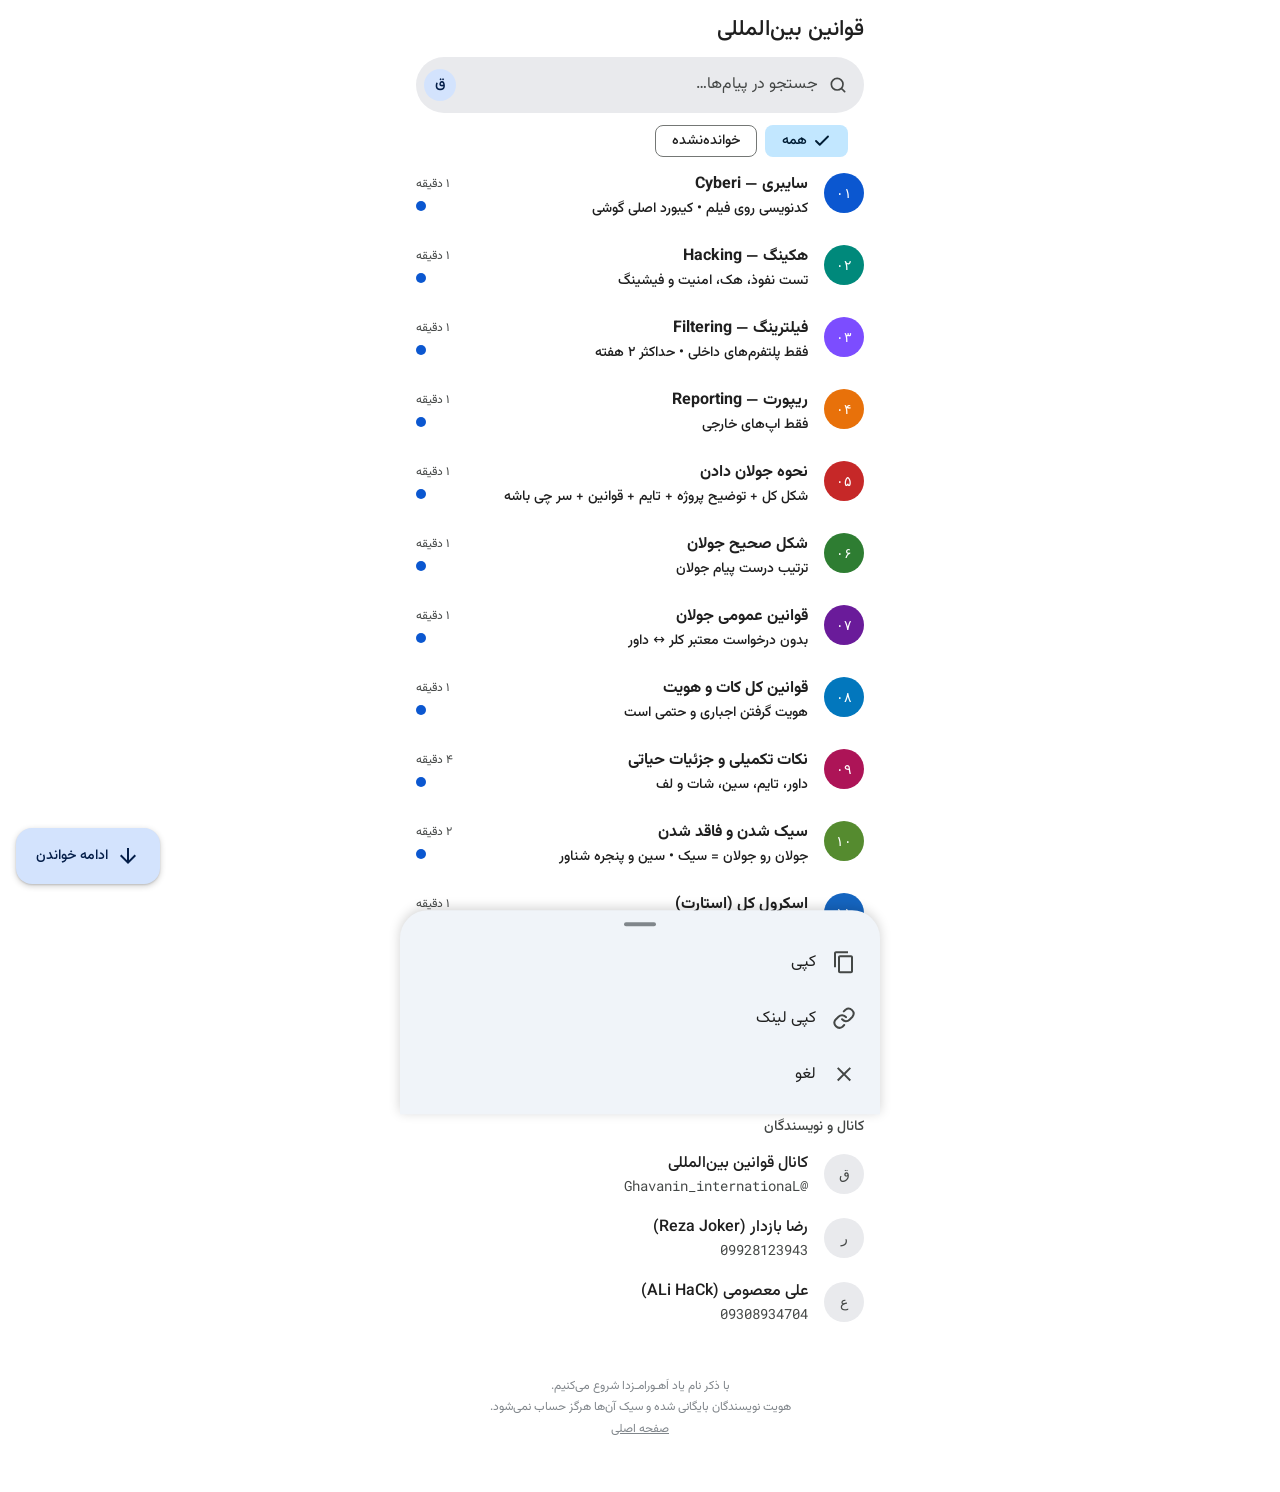
==== android/index.html @ aa1f0132 "صفحه اصلی جدید با انتخاب طرح iOS/اندروید + PWA + رنگ و هایلایت" ====
<!doctype html>
<html lang="fa" dir="rtl">
<head>
<meta charset="utf-8">
<meta name="viewport" content="width=device-width,initial-scale=1,viewport-fit=cover">
<meta name="color-scheme" content="light dark">
<meta name="theme-color" content="#ffffff" media="(prefers-color-scheme: light)">
<meta name="theme-color" content="#000000" media="(prefers-color-scheme: dark)">
<title>قوانین بین‌المللی</title>
<link rel="preconnect" href="https://fonts.googleapis.com">
<link rel="preconnect" href="https://fonts.gstatic.com" crossorigin>
<link href="https://fonts.googleapis.com/css2?family=Vazirmatn:wght@400;500;600;700&family=Roboto+Mono:wght@400;600&display=swap" rel="stylesheet">
<style>
:root{
 --bg:#FFFFFF;--surface:#F0F4F9;--surface-hi:#E9EAED;--bubble:#E9EAED;--label:#1F1F1F;--label2:#444746;--label3:#80868B;
 --sep:#E0E3E7;--primary:#0B57D0;--primary-cont:#D3E3FD;--on-primary-cont:#041E49;--secondary-cont:#C2E7FF;--on-secondary-cont:#001D35;
 --danger:#B3261E;--chip-border:#747775;--scrim:rgba(0,0,0,.32);
 --fb:'Vazirmatn',system-ui,-apple-system,'Segoe UI',sans-serif;--fm:'Roboto Mono',ui-monospace,monospace;
}
@media(prefers-color-scheme:dark){
 :root{--bg:#131314;--surface:#1E1F20;--surface-hi:#282A2C;--bubble:#282A2C;--label:#E3E3E3;--label2:#9AA0A6;--label3:#80868B;
 --sep:#2E3134;--primary:#A8C7FA;--primary-cont:#0842A0;--on-primary-cont:#D3E3FD;--secondary-cont:#004A77;--on-secondary-cont:#C2E7FF;--danger:#F2B8B5;--chip-border:#8E918F}
}
*{box-sizing:border-box}
html{-webkit-text-size-adjust:100%}
body{margin:0;background:var(--bg);color:var(--label);font-family:var(--fb);font-size:16px;line-height:1.5;-webkit-tap-highlight-color:transparent}
.mono{font-family:var(--fm)}
a{color:var(--primary)}
button{font-family:var(--fb);touch-action:manipulation}
:focus-visible{outline:2px solid var(--primary);outline-offset:2px;border-radius:4px}
.app{max-width:480px;margin:0 auto;min-height:100vh}
/* ===== Messages list (Material 3) ===== */
.lhead{padding:12px 16px 0}
.lhead h1{font-size:22px;font-weight:500;line-height:1.3;margin:4px 0 12px}
.search{display:flex;align-items:center;gap:8px;background:var(--surface-hi);border-radius:28px;min-height:56px;padding:0 8px}
.search svg{flex:0 0 auto;color:var(--label2);margin-inline-start:8px}
.search input{flex:1;min-width:0;border:0;background:transparent;font:inherit;font-size:16px;color:var(--label);outline:none}
.search input::placeholder{color:var(--label2)}
.savatar{width:32px;height:32px;border-radius:50%;background:var(--primary-cont);color:var(--on-primary-cont);display:grid;place-items:center;font-size:15px;font-weight:500;flex:0 0 auto}
.chips{display:flex;gap:8px;padding:12px 16px 4px;overflow-x:auto;scrollbar-width:none}
.chips::-webkit-scrollbar{display:none}
.chip{display:inline-flex;align-items:center;gap:6px;height:32px;padding:0 16px;border-radius:8px;border:1px solid var(--chip-border);background:transparent;color:var(--label);font-size:14px;font-weight:500;cursor:pointer;white-space:nowrap;flex:0 0 auto}
.chip .chk{display:none}
.chip[aria-pressed="true"]{background:var(--secondary-cont);color:var(--on-secondary-cont);border-color:transparent}
.chip[aria-pressed="true"] .chk{display:inline-flex}
.row{display:flex;gap:16px;align-items:center;padding:10px 16px;text-decoration:none;color:inherit;min-height:72px}
.row:active{background:var(--surface)}
@media(hover:hover){.row:hover,.crow:hover{background:var(--surface)}}
.rav{width:40px;height:40px;border-radius:50%;background:var(--surface-hi);color:var(--label2);display:grid;place-items:center;font-family:var(--fm);font-size:14px;flex:0 0 auto;align-self:flex-start;margin-top:2px}
.av0{background:#D3E3FD;color:#041E49}.av1{background:#C4EED0;color:#0F5223}.av2{background:#FEEFC3;color:#7A4A00}.av3{background:#FEDFC8;color:#7A2E00}
.av4{background:#F9DEDC;color:#601410}.av5{background:#EADDFF;color:#4F378B}.av6{background:#FFD8E4;color:#7A003C}.av7{background:#B8E8E4;color:#004F4A}
.rmid{flex:1;min-width:0}
.rtitle{display:block;font-size:16px;font-weight:500;white-space:nowrap;overflow:hidden;text-overflow:ellipsis}
.row.unread .rtitle{font-weight:700}
.rprev{font-size:14px;line-height:1.4;color:var(--label2);white-space:nowrap;overflow:hidden;text-overflow:ellipsis;overflow-wrap:break-word}
.row.unread .rprev{color:var(--label);font-weight:500}
.rend{flex:0 0 auto;align-self:flex-start;display:flex;flex-direction:column;align-items:flex-end;gap:8px;padding-top:4px}
.rtime{font-size:12px;color:var(--label2);white-space:nowrap}
.rdot{width:10px;height:10px;border-radius:50%;background:var(--primary)}
.sec{font-size:14px;font-weight:500;color:var(--label2);padding:20px 16px 6px}
.crow{display:flex;gap:16px;align-items:center;padding:8px 16px;text-decoration:none;color:inherit;min-height:64px}
.crow:active{background:var(--surface)}
.crow .rav{width:40px;height:40px}
.crow .rprev{font-family:var(--fm);font-size:14px;direction:ltr;text-align:right}
.empty{text-align:center;color:var(--label2);font-size:16px;padding:48px 24px}
.fab{position:fixed;bottom:calc(16px + env(safe-area-inset-bottom));inset-inline-end:16px;z-index:30;display:inline-flex;align-items:center;gap:8px;height:56px;padding:0 20px;border-radius:16px;background:var(--primary-cont);color:var(--on-primary-cont);border:0;font-size:14px;font-weight:500;box-shadow:0 2px 6px rgba(0,0,0,.2),0 1px 2px rgba(0,0,0,.14);cursor:pointer}
.fab:active{box-shadow:0 1px 3px rgba(0,0,0,.2)}
/* ===== conversation (Material 3) ===== */
.dnav{position:sticky;top:0;z-index:20;display:flex;align-items:center;gap:2px;height:64px;padding:0 4px;background:var(--bg);border-bottom:1px solid var(--sep)}
.ibtn{width:40px;height:40px;border-radius:50%;background:transparent;color:var(--label2);display:grid;place-items:center;border:0;cursor:pointer;flex:0 0 auto;padding:0}
.ibtn:active{background:rgba(128,128,128,.18)}
.dcenter{flex:1;min-width:0;display:flex;align-items:center;gap:12px}
.dav{width:32px;height:32px;border-radius:50%;background:var(--primary-cont);color:var(--on-primary-cont);display:grid;place-items:center;font-family:var(--fm);font-size:12px;flex:0 0 auto}
.dname{min-width:0}
.dname b{display:block;font-size:16px;font-weight:500;line-height:1.3;white-space:nowrap;overflow:hidden;text-overflow:ellipsis}
.dname span{font-size:12px;color:var(--label2)}
.sys{text-align:center;color:var(--label2);font-size:12px;line-height:1.7;margin:16px 16px 12px}
.chat{padding:0 16px calc(40px + env(safe-area-inset-bottom));display:flex;flex-direction:column;gap:4px}
.who{font-size:12px;color:var(--acc, var(--label2));margin:10px 0 4px;margin-inline-start:34px}
.msg{display:flex;gap:6px;align-items:flex-end;margin-inline-start:34px}
.msg.first{margin-inline-start:0}
.mav{width:28px;height:28px;border-radius:50%;background:var(--surface-hi);color:var(--label2);display:grid;place-items:center;font-size:10px;font-family:var(--fm);flex:0 0 auto}
.bwrap{display:flex;align-items:center;gap:2px;flex:1;min-width:0}
.bubble{background:var(--bubble);color:var(--label);border-radius:20px;border-end-start-radius:4px;padding:10px 14px;max-width:76%;font-size:16px;line-height:1.6;overflow-wrap:break-word;transition:transform .15s ease,opacity .15s ease,box-shadow .5s cubic-bezier(.2,0,0,1)}
.bubble p{margin:0}
.bubble:not(.darkb) b{color:var(--acc)}
.bubble ul{padding-right:16px;margin:0}
.bubble svg{vertical-align:-3px;flex:0 0 auto}
.bubble .warn{display:flex;gap:6px;align-items:flex-start;color:var(--danger)}
.bubble .mono{background:rgba(128,128,128,.18);border-radius:6px;padding:1px 6px;font-size:14px;direction:ltr;display:inline-block}
.bubble.darkb{background:#111827;color:#F9FAFB}
.bubble.darkb .mono{background:rgba(255,255,255,.16)}
.bubble.endb{text-align:center;font-size:20px;font-weight:500}
.bubble.press{transform:scale(.97);opacity:.85}
.bubble.flash{box-shadow:0 0 0 2px var(--acc, var(--primary))}
.linkbtn{flex:0 0 auto;width:40px;height:40px;border-radius:50%;border:0;background:transparent;color:var(--label3);display:grid;place-items:center;cursor:pointer;padding:0}
.linkbtn:active{background:rgba(128,128,128,.18)}
.linkbtn.done{color:var(--primary)}
.seen{font-size:12px;color:var(--label2);margin:6px 0 0;margin-inline-start:34px;text-align:start}
/* ===== Material bottom sheet ===== */
#sheetBg{position:fixed;inset:0;background:var(--scrim);opacity:0;pointer-events:none;transition:opacity .25s ease;z-index:40}
#sheet{position:fixed;left:0;right:0;bottom:0;width:100%;max-width:480px;margin:0 auto;z-index:41;background:var(--surface);border-radius:28px 28px 0 0;transform:translateY(105%);transition:transform .25s cubic-bezier(.2,0,0,1);overscroll-behavior:contain;box-shadow:0 -2px 12px rgba(0,0,0,.18)}
#sheet.open{transform:translateY(0)}
#sheetBg.open{opacity:1;pointer-events:auto}
.handle{width:32px;height:4px;border-radius:2px;background:var(--label3);margin:12px auto 4px}
.scard{padding:4px 0 calc(12px + env(safe-area-inset-bottom))}
.sbtn{display:flex;align-items:center;gap:16px;width:100%;min-height:56px;padding:0 24px;border:0;background:transparent;color:var(--label);font-size:16px;cursor:pointer;text-align:start}
.sbtn:active{background:rgba(128,128,128,.14)}
.sbtn svg{color:var(--label2);flex:0 0 auto}
/* ===== overflow menu ===== */
#menuBg{position:fixed;inset:0;z-index:44;display:none}
#menuBg.open{display:block}
.menu{position:fixed;top:64px;inset-inline-end:8px;z-index:45;min-width:220px;background:var(--surface);border-radius:4px;box-shadow:0 4px 12px rgba(0,0,0,.25);padding:8px 0;display:none}
.menu.open{display:block}
.mitem{display:flex;align-items:center;gap:16px;width:100%;min-height:48px;padding:0 16px;background:none;border:0;color:var(--label);font-size:14px;cursor:pointer;text-align:start;text-decoration:none}
.mitem:active{background:rgba(128,128,128,.14)}
.mitem svg{color:var(--label2);flex:0 0 auto}
@media(prefers-reduced-motion:reduce){.bubble,#sheet,#sheetBg{transition:none}}
</style>
</head>
<body>
<div class="app">
 <div id="listView">
  <header class="lhead">
   <h1>قوانین بین‌المللی</h1>
   <label class="search">
    <svg width="20" height="20" viewBox="0 0 24 24" fill="none" stroke="currentColor" stroke-width="2" stroke-linecap="round" aria-hidden="true"><circle cx="11" cy="11" r="7"/><path d="m20 20-3.5-3.5"/></svg>
    <input id="q" type="search" placeholder="جستجو در پیام‌ها…" aria-label="جستجو در قوانین" autocomplete="off" spellcheck="false">
    <span class="savatar" aria-hidden="true">ق</span>
   </label>
   <div class="chips" role="group" aria-label="پالایش گفت‌وگوها">
    <button class="chip" id="chipAll" type="button" aria-pressed="true"><span class="chk"><svg width="18" height="18" viewBox="0 0 24 24" fill="none" stroke="currentColor" stroke-width="2.5" stroke-linecap="round" stroke-linejoin="round" aria-hidden="true"><path d="M20 6 9 17l-5-5"/></svg></span>همه</button>
    <button class="chip" id="chipUnread" type="button" aria-pressed="false"><span class="chk"><svg width="18" height="18" viewBox="0 0 24 24" fill="none" stroke="currentColor" stroke-width="2.5" stroke-linecap="round" stroke-linejoin="round" aria-hidden="true"><path d="M20 6 9 17l-5-5"/></svg></span>خوانده‌نشده</button>
   </div>
  </header>
  <main id="rows" aria-label="فهرست ماده‌ها"></main>
  <button class="fab" id="fab" type="button"><svg width="24" height="24" viewBox="0 0 24 24" fill="currentColor" aria-hidden="true"><path d="M20 12l-1.41-1.41L13 16.17V4h-2v12.17l-5.58-5.59L4 12l8 8 8-8z"/></svg>ادامه خواندن</button>
  <div class="sec">کانال و نویسندگان</div>
  <a class="crow" href="https://t.me/Ghavanin_internationaL" target="_blank" rel="noopener">
   <div class="rav">ق</div>
   <div class="rmid"><span class="rtitle">کانال قوانین بین‌المللی</span><span class="rprev">@Ghavanin_internationaL</span></div>
  </a>
  <a class="crow" href="tel:09928123943">
   <div class="rav">ر</div>
   <div class="rmid"><span class="rtitle">رضا بازدار (Reza Joker)</span><span class="rprev">09928123943</span></div>
  </a>
  <a class="crow" href="tel:09308934704">
   <div class="rav">ع</div>
   <div class="rmid"><span class="rtitle">علی معصومی (ALi HaCk)</span><span class="rprev">09308934704</span></div>
  </a>
  <p style="text-align:center;color:var(--label3);font-size:12px;line-height:1.8;padding:28px 24px 40px">با ذکر نام یاد اَهـورامـزدا شروع می‌کنیم.<br>هویت نویسندگان بایگانی شده و سیک آن‌ها هرگز حساب نمی‌شود.<br><a href="../" style="color:var(--tint)">صفحه اصلی</a></p>
 </div>

 <div id="detail" style="display:none">
  <nav class="dnav" aria-label="گفت‌وگو">
   <button class="ibtn" id="backBtn" aria-label="بازگشت به فهرست">
    <svg width="24" height="24" viewBox="0 0 24 24" fill="currentColor" aria-hidden="true"><path d="M4 11h12.17l-5.59-5.59L12 4l8 8-8 8-1.41-1.41L18.17 13H4v-2z"/></svg>
   </button>
   <div class="dcenter">
    <div class="dav" id="dAv">۰۱</div>
    <div class="dname"><b id="dPill">سایبری</b><span>قوانین بین‌المللی • آنلاین</span></div>
   </div>
   <button class="ibtn" id="moreBtn" aria-label="گزینه‌های بیشتر" aria-haspopup="menu">
    <svg width="24" height="24" viewBox="0 0 24 24" fill="currentColor" aria-hidden="true"><path d="M12 8c1.1 0 2-.9 2-2s-.9-2-2-2-2 .9-2 2 .9 2 2 2zm0 2c-1.1 0-2 .9-2 2s.9 2 2 2 2-.9 2-2-.9-2-2-2zm0 6c-1.1 0-2 .9-2 2s.9 2 2 2 2-.9 2-2-.9-2-2-2z"/></svg>
   </button>
  </nav>
  <div id="menuBg"></div>
  <div class="menu" id="moreMenu" role="menu" aria-label="گزینه‌های گفت‌وگو">
   <button class="mitem" id="copyRuleLinkBtn" type="button" role="menuitem"><svg width="20" height="20" viewBox="0 0 24 24" fill="none" stroke="currentColor" stroke-width="2" stroke-linecap="round" stroke-linejoin="round" aria-hidden="true"><path d="M10 13a5 5 0 0 0 7.5.5l3-3a5 5 0 0 0-7-7l-1.7 1.7"/><path d="M14 11a5 5 0 0 0-7.5-.5l-3 3a5 5 0 0 0 7 7l1.7-1.7"/></svg>کپی لینک این ماده</button>
   <a class="mitem" href="https://t.me/Ghavanin_internationaL" target="_blank" rel="noopener" role="menuitem"><svg width="20" height="20" viewBox="0 0 24 24" fill="currentColor" aria-hidden="true"><path d="M19 19H5V5h7V3H5c-1.11 0-2 .9-2 2v14c0 1.1.89 2 2 2h14c1.1 0 2-.9 2-2v-7h-2v7zM14 3v2h3.59l-9.83 9.83 1.41 1.41L19 6.41V10h2V3h-7z"/></svg>مشاهده کانال</a>
  </div>
  <div class="sys" id="sysLine">امروز</div>
  <div class="chat" id="dContent"></div>
 </div>
</div>

<div id="sheetBg"></div>
<div id="sheet" role="menu" aria-label="گزینه‌های پیام">
 <div class="handle" aria-hidden="true"></div>
 <div class="scard">
  <button class="sbtn" id="copyBtn" type="button" role="menuitem"><svg width="24" height="24" viewBox="0 0 24 24" fill="currentColor" aria-hidden="true"><path d="M16 1H4c-1.1 0-2 .9-2 2v14h2V3h12V1zm3 4H8c-1.1 0-2 .9-2 2v14c0 1.1.9 2 2 2h11c1.1 0 2-.9 2-2V7c0-1.1-.9-2-2-2zm0 16H8V7h11v14z"/></svg>کپی</button>
  <button class="sbtn" id="copyLinkBtn" type="button" role="menuitem"><svg width="24" height="24" viewBox="0 0 24 24" fill="none" stroke="currentColor" stroke-width="2" stroke-linecap="round" stroke-linejoin="round" aria-hidden="true"><path d="M10 13a5 5 0 0 0 7.5.5l3-3a5 5 0 0 0-7-7l-1.7 1.7"/><path d="M14 11a5 5 0 0 0-7.5-.5l-3 3a5 5 0 0 0 7 7l1.7-1.7"/></svg>کپی لینک</button>
  <button class="sbtn" id="cancelBtn" type="button" role="menuitem"><svg width="24" height="24" viewBox="0 0 24 24" fill="currentColor" aria-hidden="true"><path d="M19 6.41L17.59 5 12 10.59 6.41 5 5 6.41 10.59 12 5 17.59 6.41 19 12 13.41 17.59 19 19 17.59 13.41 12z"/></svg>لغو</button>
 </div>
</div>

<script>
const RULES=[
{id:1,no:'۰۱',title:'سایبری — Cyberi',sub:'کدنویسی روی فیلم • کیبورد اصلی گوشی',body:`<p>توضیح کل سایبری که دارای دو بخش مهم و مختلف هستش: <b>کدنویسی (Coding)</b></p><p>این کل هر دو کلر یا چلنجر باید رو فیلم سورس رو کدنویسی کنن و هرگونه کپی‌پیست باعث سیک می‌شه.</p><p><b>نکته:</b> اگه سورس رو خود کیبورد ادیت کنه مشکلی نداره؛ مثلا ما اشتباه بنویسیم <span class="mono">Sistem</span> و اون ادیت کنه <span class="mono">System</span>، ایرادی نداره.</p><p><b>موارد مورد نیاز:</b> داور معتبر در کنار چکر + فیلم ریکورد از کدنویسی کردن سورس + کیبورد اصلی گوشی (کیبوردهای ادیت‌شده باخته) + توی محیط‌های IDE هم استفاده از قابلیت‌هاشون مشکلی نیست.</p><p><b>آزاد (Free):</b> این کل به‌صورت آزاد هستش و از اسمش که معلومه کپی‌پیست آزاده، ولی فقط کپی آزاده و چیز دیگه‌ای با کل کدنویسی فرقی نداره. هر کلر فیلم باید داشته باشه و اگر نداشته باشه سیکش خورده.</p><p><b>نکته:</b> در کل کدنویسی و آزاد می‌تونید در ریکوردتون سورس رو هایلایت کنید، جوری که سورس نوشته‌اش معلوم نباشه ولی معلوم باشه که کپی نزدید.</p>`},
{id:2,no:'۰۲',title:'هکینگ — Hacking',sub:'تست نفوذ، هک، امنیت و فیشینگ',body:`<p>هرگونه کل که ربطی به حوزه‌های تست نفوذ از شاخه‌های مختلف، هرگونه کل که عملیات هک یا نفوذ یا امنیت و فیشینگ رو بهش می‌گیم کل هکینگ.</p><p class="warn"><svg width="16" height="16" viewBox="0 0 24 24" fill="none" stroke="currentColor" stroke-width="2" stroke-linecap="round"><path d="M10.3 3.9 1.8 18a2 2 0 0 0 1.7 3h17a2 2 0 0 0 1.7-3L13.7 3.9a2 2 0 0 0-3.4 0Z"/><path d="M12 9v4M12 17h.01"/></svg><span><b>نکته:</b> در صورت استفاده اشتباه از اسم کل‌ها، هر اتفاقی بیفته به گردن همون کلریه که این اشتباه رو انجام داده.</span></p>`},
{id:3,no:'۰۳',title:'فیلترینگ — Filtering',sub:'فقط پلتفرم‌های داخلی • حداکثر ۲ هفته',body:`<p>کل فیلترینگ هیچ ربطی به کل ریپورت نداره و در صورت استفاده اشتباه از این کار، سیک کلر مرتکب می‌خوره و ولی فقط با یه هویتش.</p><p>کل فیلترینگ، انواع کل زدن اکانت، گروه و چنل قفلی در Iranian Platforms یا اپلیکیشن‌های داخلی است گفته می‌شود (مثل روبیکا، شاد، ایتا، سروش).</p><p><b>وضعیت کل خودکار:</b> کل خودکار در هر کلی معتبره، ولی کل خودکار نیاز به این داره کلر دو در تونل باشه و آزاد نمی‌تونی کل خودکار استارت کنی. اگه کلر دوم خودکار استارت کنه و تو تونلش نباشی فاقده، و بعدش اگه تو همین کارو کنی معتبره تا عدالت ضایع نشه.</p><p><b>کل فیلترینگ با تایم آزاد فاقده. ۲ هفته بیشترین تایم کله.</b></p>`},
{id:4,no:'۰۴',title:'ریپورت — Reporting',sub:'فقط اپ‌های خارجی',body:`<p>کل ریپورت هیچ ربطی به پلتفرم‌های داخلی نداره.</p><p>فقط شامل: اپلیکیشن‌های <b>تلگرام</b> و <b>اینستاگرام</b> و اپ‌های خارجی.</p>`},
{id:5,no:'۰۵',title:'نحوه جولان دادن',sub:'شکل کل + توضیح پروژه + تایم + قوانین + سر چی باشه',body:`<p><b>نحوه نوع دادن:</b> شکل کل + توضیح پروژه + تایم + قوانین + سر چی باشه.</p><p>اینکه از چه ابزار و زبانی هم استفاده کنیم می‌تونه تو نوع بیاد؛ الزامی نیست.</p><p>اگه نوع یا جولانی قوانین نداشته باشه (نوشته شده باشه اون نوع طبق قوانین ما انجام می‌شود، چه کلر بخاد چه نخاد).</p><p class="warn"><svg width="16" height="16" viewBox="0 0 24 24" fill="none" stroke="currentColor" stroke-width="2" stroke-linecap="round"><path d="M10.3 3.9 1.8 18a2 2 0 0 0 1.7 3h17a2 2 0 0 0 1.7-3L13.7 3.9a2 2 0 0 0-3.4 0Z"/><path d="M12 9v4M12 17h.01"/></svg><span><b>نکته مهم:</b> در صورتی عدم رضایت کلر اول سیکش می‌خوره و اینکه کل سر چی باشه فقط ۳ خط می‌تونه باشه؛ اگه بیشتر بشه نوع یا جولان فاقده اهمیته.</span></p>`},
{id:6,no:'۰۶',title:'شکل صحیح جولان',sub:'ترتیب درست پیام جولان',body:`<ol class="flow"><li><span class="n">1</span><b>Team One</b><span>تیم اول</span></li><li><span class="n">2</span><b>Team Two</b><span>تیم دوم</span></li><li><span class="n">3</span><b>TotaL</b><span>توتال</span></li><li><span class="n">4</span><b>Tips</b><span>تیپس</span></li><li><span class="n">5</span><b>Link ToneL</b><span>لینک تونل</span></li><li><span class="n">6</span><b>Link @Ghavanin_internationaL</b><span>لینک کانال قوانین</span></li></ol><p>جابه‌جا باشن اشکالی نداره.</p><p>بعد از پایان کل و تموم کردن کدنویسی یا هرچیز دیگه‌ای که کلیده بودید اعلام کنین <b>«نکل و کل تمومه»</b>.</p><p>جولان بعد از خاست کلر یک فاقده.</p>`},
{id:7,no:'۰۷',title:'قوانین عمومی جولان',sub:'بدون درخواست معتبر کلر ↔ داور',body:`<ul><li>در قوانین بین‌المللی هیچ‌گونه درخواست معتبری از سوی کلر به داور یا داور به کلر یا کلر به کلر نداریم.</li><li>در قوانین فرق نمی‌کنه اسم تونلتون چی باشه، هرچی باشه قبوله؛ ولی کینگ خبری مهمه، باید یه‌چیز در مورد کینگ یا خبری یا توتال باشه.</li><li>هرچیز ادیت‌خورده‌ای در توتال نیوز فاقد محسوب می‌شه.</li><li>حداقل ممبرای تونل و کینگ مهم نیست، فقط هیچ‌کدوم نباید در هنگام کل سکرت باشن و با اعتراض کلرا باز باید بشه؛ اگه اعتراض نکنن سکرت باز نشه ایرادی نداره.</li></ul>`},
{id:8,no:'۰۸',title:'قوانین کل کات و هویت',sub:'هویت گرفتن اجباری و حتمی است',body:`<p>در صورت نوشته شدن در نکات، کسانی که کل کات یا بایگانین هویت می‌گیرن و این زوری و اجباریه و حتمیه.</p><p>اگه مدرکی برای کل کاتی نداشتید، باید بکلید و وقتی هویت بگیرید و بکلید اگه سیکتون بخوره با تموم هویت‌هاتون خورده.</p>`},
{id:9,no:'۰۹',title:'نکات تکمیلی و جزئیات حیاتی',sub:'داور، تایم، سین، شات و لف',body:`<ul><li>انتخاب نوع به انتخاب کلر جولان‌خورده هستش نه کلر ۱، و این قوانین سروشی اینجا فاقده اهمیته.</li><li>انتخاب داور با کلر یک هستش و ربطی به کلر دوم نداره و کلر دو می‌تونه یه چکر بیاره، ولی در صورت توهین به اعضای تونل کاملا عزله.</li><li>بعد از اینکه تایم داور برای انجام هرکار به کلر دوم تموم شد، کلر اول می‌تونه درخواست عزل و یا ریم کلر دوم رو بگیره.</li><li>هر جولان تا ۱ هفته معتبره، اما بعد اینکه حق بنر گرفتین دیگه جولان تمومه و اگه جولان بخورید حسابه.</li><li>بعد از ریپلای رو نوع یا جولان هیچ بهونه‌ای نمی‌مونه (مثلا هویت فیکه یا فلان چیز فاقده یا نوع فاقده) و همه‌چیز باید قبل کل مشخص بشه.</li><li>نوع رو نوع سیکه / جولان رو نوع سیکه / نوع رو جولان سیک نیست.</li><li>اگه کلر تو تایم توافقی مشخص نیاد بالا سیکش می‌خوره و نمی‌تونه بکله.</li><li>سین مخفی معتبره.</li><li>بلاک کردن بعد از فوروارد جولان معتبره و هیچ‌وقت باعث باخت نیست.</li><li>کلر باید جوین شه مدارک خودشو به داور بده؛ در غیر این صورت اگه جوین نشه و پیوی کلر یک چیزی بگه معتبر نیست.</li><li>استفاده از سورس‌های چت جی‌پی‌تی در صورت تایید شدنش باعث سیکه.</li><li>اگه کسی اشتباه بکله و اطلاعات آخرش اشتباه باشه سیکش کاملا می‌خوره.</li><li>بعد اتمام کل می‌گید نکل و بعد فیلم کات می‌کنید و شاتو می‌دید؛ البته این بخش خیلی مهم نی ترتیبش، ولی اول باید بگی نکل.</li><li>هرگونه نوع با بدون قوانین از این تایم سیکه در تموم کل‌ها از جمله سایبری، هکینگ، ریپورت و فیلترینگ.</li><li>در صورت شلوغ بودن تونل با تایید کلر اول، داور یه تونل می‌زنه و کل اونجا انجام می‌شه.</li><li>تغییر داور فقط زمانی معتبره که داور به کلر دو توهین کنه یا کلر اول عزلش کنه.</li><li>توهین کلر دو به داور باعث باخت / توهین داور به کلر دو باعث عزل شدن می‌شود / توهین کلرها بهم هیچ‌گونه اعتباری نداره.</li><li>اگه شما در تلگرام نوع فیلترینگ روبیکا بدید نیاز نیست تو روبیکا قفل کنید؛ هویت کلتون رو فقط در تلگرام مهمه.</li><li>برای اینکه اثبات کنید کلر چیزی نیستید ۱۵ بنر باید از اون کل بیارید؛ بهونه اینکه کلر این پلتفرم نیستم فاقده اهمیته.</li><li>لرز تو جولان باخت نیست.</li><li>الزامی نیست جولان تو تونل پین باشه و وقتی کلر دوم اومد با درخواست داور می‌تونه بفوره تو تونل کلر یک!</li><li>کلر یک نیازی برای اجازه شات و فور گرفتن نداره، ولی کلر دو نیاز داره و در صورت ۳ اخطار سیکش می‌خوره.</li><li>سیک باخت هیچ فرقی نداره.</li><li>کل کات بای کل فرقی نداره.</li><li>کسی که یه هویتش بایگانیه در صورت تایید شدن این قضیه، سیک اون هویت‌هاش نمی‌خوره به هیچ وجه.</li><li>این قوانین در پلتفرم سروش اعتبار نداره ولی تو روبیکا داره؛ ولی نکات این قوانین اصل کلریه و حتی اگه با این قوانین جولان نداده باشید بازم این نکات استفاده می‌شه.</li><li>اگه سین بزنی و طبق تایم مشخص نیای و کلر اول هرجای حق بنر تو بگیره دیگه حق کلیدن نداری، مخصوصا اگه دیر کنی.</li><li>اگه کلرش نیستی باید ثابت کنی و بعدش باید بالاخاتو بیاری یا ببینی کلر اول آیا نوع میده طبق حوزه خودت.</li><li>حق لف باید از داور بگیری؛ اگه نداد یا طرفگیری یا توهین کرد، از طرف قوانین حق لف دادن از تونل رو دارید.</li><li>اگه بالاخاهاتو بیاری بجات بکلن، اگه سیکش خورد هم اون با تموم هویت‌هاش می‌خوره هم تو، ولی اگه باخت کلر اول خورد فقط هویت کلش می‌خوره.</li><li>در کل فیلترینگ، ریپورت قفلی‌ها / اکانت‌ها / روبینوها ربطی نداره که مالکش کی باشه، مگه اینکه تو نوع گفته باشه از خودمون باشه.</li><li>در کل فیلترینگ درخواست‌ها باید تو نوع باشه مثلا !!</li><li>کل فیلترینگ زدن اکانت روبیکای هم که تو پیوی هم یه فحش بدیم، قوانین بین‌المللی سر سیک از کل مجازی (فحشی که داده می‌شه باید برا جفت کلرا یه‌چیز باشه نه اینکه فرق کنه).</li><li>کل ابزاری و ساخت فاقده !!</li><li>کل عملی فاقده !!</li></ul>`},
{id:10,no:'۱۰',title:'سیک شدن و فاقد شدن',sub:'جولان رو جولان = سیک • سین و پنجره شناور',body:`<ul><li>جولان رو جولان باخته؛ اگه شما جولان بدید بعد حق بنر یا قبل حق بنر، طرف جولان رو جولان کنه سیکش خورده.</li><li>کلر دوم اگه بیاد تونل جولان رو جولان کنه، حتی اگه جولان واسه خودش نباشه، سیک خودش و اونکه جولان داده می‌خوره.</li><li><b>مثال:</b> من جولان دادم مهراب خدایان و سین زده اومده تونل و جولان یکی از بالاخاهاش که امیر خدایانه رو فور برنه، به اعضای تونل هم سیک مهراب می‌خوره هم سیک امیر خدایان، به علت جولان رو جولان.</li><li>جولان رو جولان سیکه (هرکی زودتر فور کنه، تایم ثبت مهم نیست).</li><li>جولان با هویت فیک در صورتی که با ق ما باشه سیک نیست و می‌تونی هویتتو به انتخاب داور عوض کنی.</li><li>سین عدم جوین و سین مخفی در هر صورت سیک حساب می‌شن.</li><li>کل خودکار در هر کلی معتبره ولی کل خودکار نیاز به این داره کلر دو در تونل باشه و آزاد نمی‌تونی کل خودکار استارت کنی.</li><li>اگه کلر دوم خودکار استارت کنه و تو تونلش نباشی فاقده و بعدش اگه تو همین کارو کنی معتبره تا عدالت ضایع نشه.</li><li>هر کسی که سابقه ۲ تا جولان با قوانین بین‌المللی رو داره می‌تونه داوری کنه و چکری هم همین‌طور؛ در غیر این صورت حق چکری و داوری رو نداره.</li><li>جولان سایب به کلر فیل و همین‌طور برعکس با گرفتن مدرک فاقد می‌شه و کلر می‌تونه طبق حوزه اون نوع بده.</li><li>کلکاتی که مدرکی برای کلر نبودن خودش نداره حرفش فاقده و شاهد نیاز نیست؛ کل کات داخل چنل‌های چکری نامعتبر و تاییدنشده از قوانین ما فاقده.</li><li>ادیت جولان بعد فور زدن جولان فاقده (تناقض بین متن پیوی و تونل).</li><li>استفاده از پنجره شناور کاملا باخته و سیکه و همین‌طور از قبل پیست کردن سورس در برنامه و فقط ران کردنش هم فاقده.</li></ul>`},
{id:11,no:'۱۱',title:'اسکرول کل (استارت)',sub:'شمارش ۱ تا ۰ و بعد «بکلید»',body:`<p>کل در پیوی و تونل به یه صورت استارت می‌شه. از قبل استارت شدن جفت کلر میرن رو فیلم تا زمان:</p><p style="text-align:center;font-family:var(--fm);font-size:19px">1 2 3 4 5 6 7 8 9 0<br><span style="font-family:var(--fb)">بکلید</span></p><p>تا کلمه بکلید باید تو تونل رو ریکورد باشید و بعد اون میرید تا کل رو انجام بدید.</p>`},
{id:12,no:'۱۲',title:'قفل کردن قفلی برا کل',sub:'پسوند معتبر فقط KhaLeq است',body:`<p>اگه تو تل جولان بدید فقط اینجا قفلی رو قفل کنید، بقیه اپ‌ها مهم نی. پسوند اصلی قوانین <b>KhaLeq</b> هستش.</p><p>خالق با <span class="mono">gh</span> خریداری شده و دیگه قابل استفاده نیست، پس <b>KhaLeq تنها پسوند اعتبار دار در تلگرام</b> هست خواهد بود.</p><p><b>نکته مهم:</b> ما می‌تونیم تو جولان بزنیم هویت رو تو تونل انتخاب می‌کنم؛ در اون صورت اگه هویت کلمون تو تونل بگیم و قفلی نداشته باشیم می‌تونیم عوض کنیم، در غیر این صورت اگه هویت کل تو جولان نوشته باشیم از قبل و قفلی نداشته باشیم سیکمون می‌خوره.</p><p><b>قفل کردن هویت:</b> فقط ۱ قفلی اصلی قفل باشه کافیه. برای مثال برای هویت علی هک فقط فقط <span class="mono">@KhaLeq_ALi_HaCk</span> معتبره.</p><div class="check"><svg width="18" height="18" viewBox="0 0 24 24" fill="none" stroke="#16A34A" stroke-width="2.5" stroke-linecap="round"><path d="M20 6 9 17l-5-5"/></svg><span class="mono">@KhaLeq_ALi_HaCk</span><span>— معتبر</span></div><div class="check"><svg width="18" height="18" viewBox="0 0 24 24" fill="none" stroke="#DC2626" stroke-width="2.5" stroke-linecap="round"><path d="M18 6 6 18M6 6l12 12"/></svg><span class="mono">@KhaLeq_ALy_HaCk</span><span>— نامعتبر</span></div><div class="check"><svg width="18" height="18" viewBox="0 0 24 24" fill="none" stroke="#DC2626" stroke-width="2.5" stroke-linecap="round"><path d="M18 6 6 18M6 6l12 12"/></svg><span class="mono">@KhaLeq_ALi_Hak</span><span>— نامعتبر</span></div>`},
{id:13,no:'۱۳',title:'چلنج — Challenge',sub:'رو کم کنی — بدون هویت، بدون تونل، بدون سیک',black:true,body:`<p>این بخش، بخش جذاب قوانین برای رو کم کنی! نه نیاز به هویت معتبر داری، نه نیاز به تونل و کینگ داری، نه نیاز به نوع خاصی داری و سر چیز خاصی نیست، مخصوصا سیک.</p><p>کسایی که کل کاتن یا کلری نمی‌کنن می‌تونن بتل برن یا همون حالا چلنج به چه صورته؟</p><p><b>مثال:</b> علی هکم کریتور هک یا چلنج ساده می‌دم به رضا جوکر سر رو کم کنی.</p><p>(در این قسمت می‌نویسیم که پروژه چلنج چیه، برای مثال) بتل کدنویسی یه ابزار برای DDOS زدن و اف کردن وبسایت‌های داخلی!! و بعد لینک تونل.</p><p>در چلنج نیازی به هویت و هیچیز جز یه داور ندارید و سیک کسی نمی‌خوره، پس چلنجر دوم نمی‌تونه بگه که من کلر نیستم و نمیام و فرار کنه به به منظور واقعیت.</p><p class="end">تَـمـآم . . .</p>`}
];
const ACCENTS=['#0B57D0','#00897B','#7C4DFF','#E8710A','#C62828','#2E7D32','#6A1B9A','#0277BD','#AD1457','#558B2F','#1565C0','#EF6C00','#4527A0'];

const FA='۰۱۲۳۴۵۶۷۸۹';
const fa=n=>String(n).replace(/\d/g,d=>FA[d]);
const stripTags=h=>{const t=document.createElement('div');t.innerHTML=h;return t.textContent.trim()};
let read={};
function loadRead(){try{if(window.hatchWidget&&window.hatchWidget.getState){const s=window.hatchWidget.getState({read:{}});read=(s&&s.read)||{}}}catch(e){read={}}}
function save(){try{if(window.hatchWidget&&window.hatchWidget.setState){window.hatchWidget.setState({read:read})}}catch(e){}}
window.addEventListener('hatch-widget-state',e=>{if(e.detail&&e.detail.state&&e.detail.state.read){read=e.detail.state.read;renderList();}});
loadRead();
let current=null;
function isDone(id){return (read[id]||0)>=100}
function readMins(r){const words=r.body.replace(/<[^>]+>/g,' ').trim().split(/\s+/).length;return Math.max(1,Math.round(words/180))}
let unreadOnly=false;
function renderList(){
 const q=(document.getElementById('q').value||'').trim();
 const list=RULES.filter(r=>(!unreadOnly||!isDone(r.id))&&(!q||stripTags(r.title+' '+r.sub+' '+r.body).includes(q)));
 const el=document.getElementById('rows');
 const fab=document.getElementById('fab');
 fab.style.display=RULES.some(r=>!isDone(r.id))?'':'none';
 if(!list.length){el.innerHTML='<div class="empty">نتیجه‌ای پیدا نشد</div>';return}
 el.innerHTML=list.map(r=>{
  const unread=!isDone(r.id);
  return `<a class="row${unread?' unread':''}" href="#/m${r.id}">
   <div class="rav" style="background:${ACCENTS[r.id-1]};color:#fff">${r.no}</div>
   <div class="rmid"><span class="rtitle">${r.title}</span><span class="rprev">${r.sub}</span></div>
   <div class="rend"><span class="rtime">${fa(readMins(r))} دقیقه</span><span class="rdot" ${unread?'':'style="visibility:hidden"'}></span></div>
  </a>`;
 }).join('');
}
function toBubbles(html){
 const tmp=document.createElement('div'); tmp.innerHTML=html; const out=[];
 tmp.childNodes.forEach(n=>{
  if(n.nodeType!==1) return;
  const tag=n.tagName;
  if(tag==='UL'||tag==='OL'){
    n.querySelectorAll(':scope > li').forEach(li=>{
      if(n.classList.contains('flow')){
        const b=li.querySelector('b'), s=li.querySelector('span:not(.n)'), num=li.querySelector('.n');
        out.push({cls:'', html:'<span class="mono" style="background:transparent;padding:0">'+(num?num.textContent:'')+'.</span> <b>'+(b?b.textContent:'')+'</b>'+(s?'<br><span style="color:var(--label2)">'+s.textContent+'</span>':'')});
      } else out.push({cls:'', html:li.innerHTML});
    });
  } else if(n.classList&&n.classList.contains('check')){ out.push({cls:'', html:n.innerHTML}); }
  else if(n.classList&&n.classList.contains('warn')){ out.push({cls:'warn', html:n.innerHTML}); }
  else if(n.classList&&n.classList.contains('copyrow')){ return; }
  else { out.push({cls:n.className==='end'?'end':'', html:n.innerHTML}); }
 });
 return out;
}
function showDetail(id,targetBubble){
 current=id;
 const r=RULES.find(x=>x.id===id); if(!r)return;
 document.getElementById('listView').style.display='none';
 document.getElementById('detail').style.display='block';
 document.getElementById('dAv').textContent=r.no;
 document.getElementById('detail').style.setProperty('--acc',ACCENTS[r.id-1]);
 document.getElementById('dAv').style.background=ACCENTS[r.id-1];
 document.getElementById('dAv').style.color='#fff';
 document.getElementById('dPill').textContent=r.title;
 document.getElementById('sysLine').innerHTML='امروز<br>ماده '+r.no+' از '+fa(13);
 const units=[{cls:'', html:'<b>'+r.sub+'</b>'}].concat(toBubbles(r.body));
 const base=location.href.split('#')[0];
 const linkSvg='<svg width="20" height="20" viewBox="0 0 24 24" fill="none" stroke="currentColor" stroke-width="2" stroke-linecap="round" stroke-linejoin="round" aria-hidden="true"><path d="M10 13a5 5 0 0 0 7.5.5l3-3a5 5 0 0 0-7-7l-1.7 1.7"/><path d="M14 11a5 5 0 0 0-7.5-.5l-3 3a5 5 0 0 0 7 7l1.7-1.7"/></svg>';
 const bubbles=units.map((u,i)=>{
   const cls='bubble'+(r.black?' darkb':'')+(u.cls==='warn'?' warnb':'')+(u.cls==='end'?' endb':'');
   const av=i===0?'<div class="mav">ق</div>':'';
   const link=base+'#/m'+r.id+'/b'+i;
   return (i===0?'<div class="who">قوانین بین‌المللی</div>':'')+
    `<div class="msg${i===0?' first':''}">${av}<div class="bwrap"><div class="${cls}" tabindex="0" data-b="${i}">${u.html}</div><button class="linkbtn" type="button" tabindex="-1" aria-label="کپی لینک این پیام" data-link="${link}">${linkSvg}</button></div></div>`;
 }).join('');
 document.getElementById('dContent').innerHTML=bubbles+
  `<div class="seen" id="seen">${isDone(r.id)?'خوانده شد':'&nbsp;'}</div>`+
  `<div class="sys" style="margin-top:22px">روی یک پیام بزنید تا کپی شود؛ دکمه پیوند کنار هر پیام لینک مستقیم آن را می‌سازد</div>`;
 window.scrollTo(0,0);
 if(targetBubble!==null&&targetBubble!==undefined){
  const t=document.querySelector('#dContent .bubble[data-b="'+targetBubble+'"]');
  if(t){const rm=window.matchMedia('(prefers-reduced-motion: reduce)').matches;
   setTimeout(()=>{t.scrollIntoView({behavior:rm?'auto':'smooth',block:'center'});
    if(!rm){t.classList.add('flash');setTimeout(()=>t.classList.remove('flash'),1500)}},80)}
 }
}
/* context menu — long-press a bubble, like iOS Messages */
let sheetText='', sheetLink='', pressTimer=null, pressEl=null;
function linkFor(id,b){return location.href.split('#')[0]+'#/m'+id+'/b'+b}
function openSheet(text,el){
 sheetText=text;
 sheetLink=(el&&el.dataset&&el.dataset.b!==undefined&&current!==null)?linkFor(current,+el.dataset.b):'';
 if(el){el.classList.add('press');pressEl=el}
 document.getElementById('sheet').classList.add('open');
 document.getElementById('sheetBg').classList.add('open');
 document.getElementById('copyBtn').focus();
}
function closeSheet(){
 document.getElementById('sheet').classList.remove('open');
 document.getElementById('sheetBg').classList.remove('open');
 if(pressEl){pressEl.classList.remove('press');pressEl.focus();pressEl=null}
}
document.addEventListener('keydown',e=>{
 if(e.key==='Escape'&&document.getElementById('sheet').classList.contains('open')){closeSheet()}
});
function copyText(t,cb){
 const finish=()=>{if(cb)cb()};
 if(navigator.clipboard&&navigator.clipboard.writeText){navigator.clipboard.writeText(t).then(finish,()=>{legacyCopy(t);finish()})}
 else{legacyCopy(t);finish()}
}
function legacyCopy(t){
 const ta=document.createElement('textarea');ta.value=t;ta.style.position='fixed';ta.style.opacity='0';
 document.body.appendChild(ta);ta.select();try{document.execCommand('copy')}catch(e){}ta.remove();
}
function doCopy(){copyText(sheetText,closeSheet)}
document.getElementById('copyBtn').addEventListener('click',doCopy);
document.getElementById('copyLinkBtn').addEventListener('click',()=>{if(sheetLink)copyText(sheetLink,closeSheet)});
document.getElementById('cancelBtn').addEventListener('click',closeSheet);
document.getElementById('sheetBg').addEventListener('click',closeSheet);
document.getElementById('dContent').addEventListener('pointerdown',e=>{
 const b=e.target.closest('.bubble'); if(!b)return;
 clearTimeout(pressTimer);
 pressTimer=setTimeout(()=>openSheet(b.textContent.trim(),b),480);
});
document.getElementById('dContent').addEventListener('pointerup',()=>clearTimeout(pressTimer));
document.getElementById('dContent').addEventListener('click',e=>{
 const lb=e.target.closest('.linkbtn');
 if(lb){
  e.stopPropagation();
  const check='<svg width="20" height="20" viewBox="0 0 24 24" fill="none" stroke="currentColor" stroke-width="2.5" stroke-linecap="round" stroke-linejoin="round" aria-hidden="true"><path d="M20 6 9 17l-5-5"/></svg>';
  const old=lb.innerHTML;
  copyText(lb.dataset.link,()=>{});
  lb.classList.add('done');lb.innerHTML=check;
  setTimeout(()=>{lb.classList.remove('done');lb.innerHTML=old},1200);
  return;
 }
 const b=e.target.closest('.bubble'); if(!b)return;
 if(document.getElementById('sheet').classList.contains('open'))return;
 openSheet(b.textContent.trim(),b);
});
document.getElementById('dContent').addEventListener('pointerleave',()=>clearTimeout(pressTimer));
document.getElementById('dContent').addEventListener('contextmenu',e=>{
 const b=e.target.closest('.bubble'); if(!b)return;
 e.preventDefault();clearTimeout(pressTimer);openSheet(b.textContent.trim(),b);
});
document.getElementById('dContent').addEventListener('keydown',e=>{
 const b=e.target.closest('.bubble'); if(!b)return;
 if(e.key==='Enter'||e.key===' '){e.preventDefault();openSheet(b.textContent.trim(),b)}
});
/* swipe back from the right edge (RTL), like iOS */
let swipeX=null;
document.getElementById('detail').addEventListener('pointerdown',e=>{swipeX=(e.clientX>window.innerWidth-28)?e.clientX:null});
document.getElementById('detail').addEventListener('pointerup',e=>{
 if(swipeX!==null&&swipeX-e.clientX>60){goList()}
 swipeX=null;
});
function goList(){
 current=null;closeSheet();closeMenu();
 document.getElementById('detail').style.display='none';
 document.getElementById('listView').style.display='block';
 if(location.hash){try{history.pushState(null,'',location.pathname+location.search)}catch(e){location.hash=''}};
 renderList();
 window.scrollTo(0,0);
}
document.getElementById('backBtn').addEventListener('click',goList);
document.getElementById('q').addEventListener('input',renderList);
document.getElementById('fab').addEventListener('click',()=>{
 const r=RULES.find(x=>!isDone(x.id));
 if(r)location.hash='#/m'+r.id;
});
function setChip(unread){
 unreadOnly=unread;
 document.getElementById('chipAll').setAttribute('aria-pressed',String(!unread));
 document.getElementById('chipUnread').setAttribute('aria-pressed',String(unread));
 renderList();
}
document.getElementById('chipAll').addEventListener('click',()=>setChip(false));
document.getElementById('chipUnread').addEventListener('click',()=>setChip(true));
const moreMenu=document.getElementById('moreMenu'), menuBg=document.getElementById('menuBg');
function closeMenu(){moreMenu.classList.remove('open');menuBg.classList.remove('open')}
document.getElementById('moreBtn').addEventListener('click',e=>{
 e.stopPropagation();
 const open=moreMenu.classList.toggle('open');
 menuBg.classList.toggle('open',open);
});
menuBg.addEventListener('click',closeMenu);
document.getElementById('copyRuleLinkBtn').addEventListener('click',()=>{
 if(current!==null)copyText(location.href.split('#')[0]+'#/m'+current,closeMenu);
});
window.addEventListener('scroll',()=>{
 if(current===null)return;
 const h=document.documentElement;
 const max=h.scrollHeight-h.clientHeight;
 if(max<=0)return;
 const p=(h.scrollTop/max)*100;
 if(p>=90&&!isDone(current)){
  read[current]=100;save();
  const seen=document.getElementById('seen'); if(seen)seen.textContent='خوانده شد';
 }
},{passive:true});
function route(){
 const m=location.hash.match(/#\/m(\d+)(?:\/b(\d+))?/);
 if(m&&RULES.some(r=>r.id===+m[1])){showDetail(+m[1],m[2]!==undefined?+m[2]:null)}
 else{current=null;document.getElementById('detail').style.display='none';document.getElementById('listView').style.display='block';renderList()}
}
window.addEventListener('hashchange',route);
if('serviceWorker' in navigator){navigator.serviceWorker.register('../sw.js').catch(()=>{})}
renderList();
route();
</script>
</body>
</html>
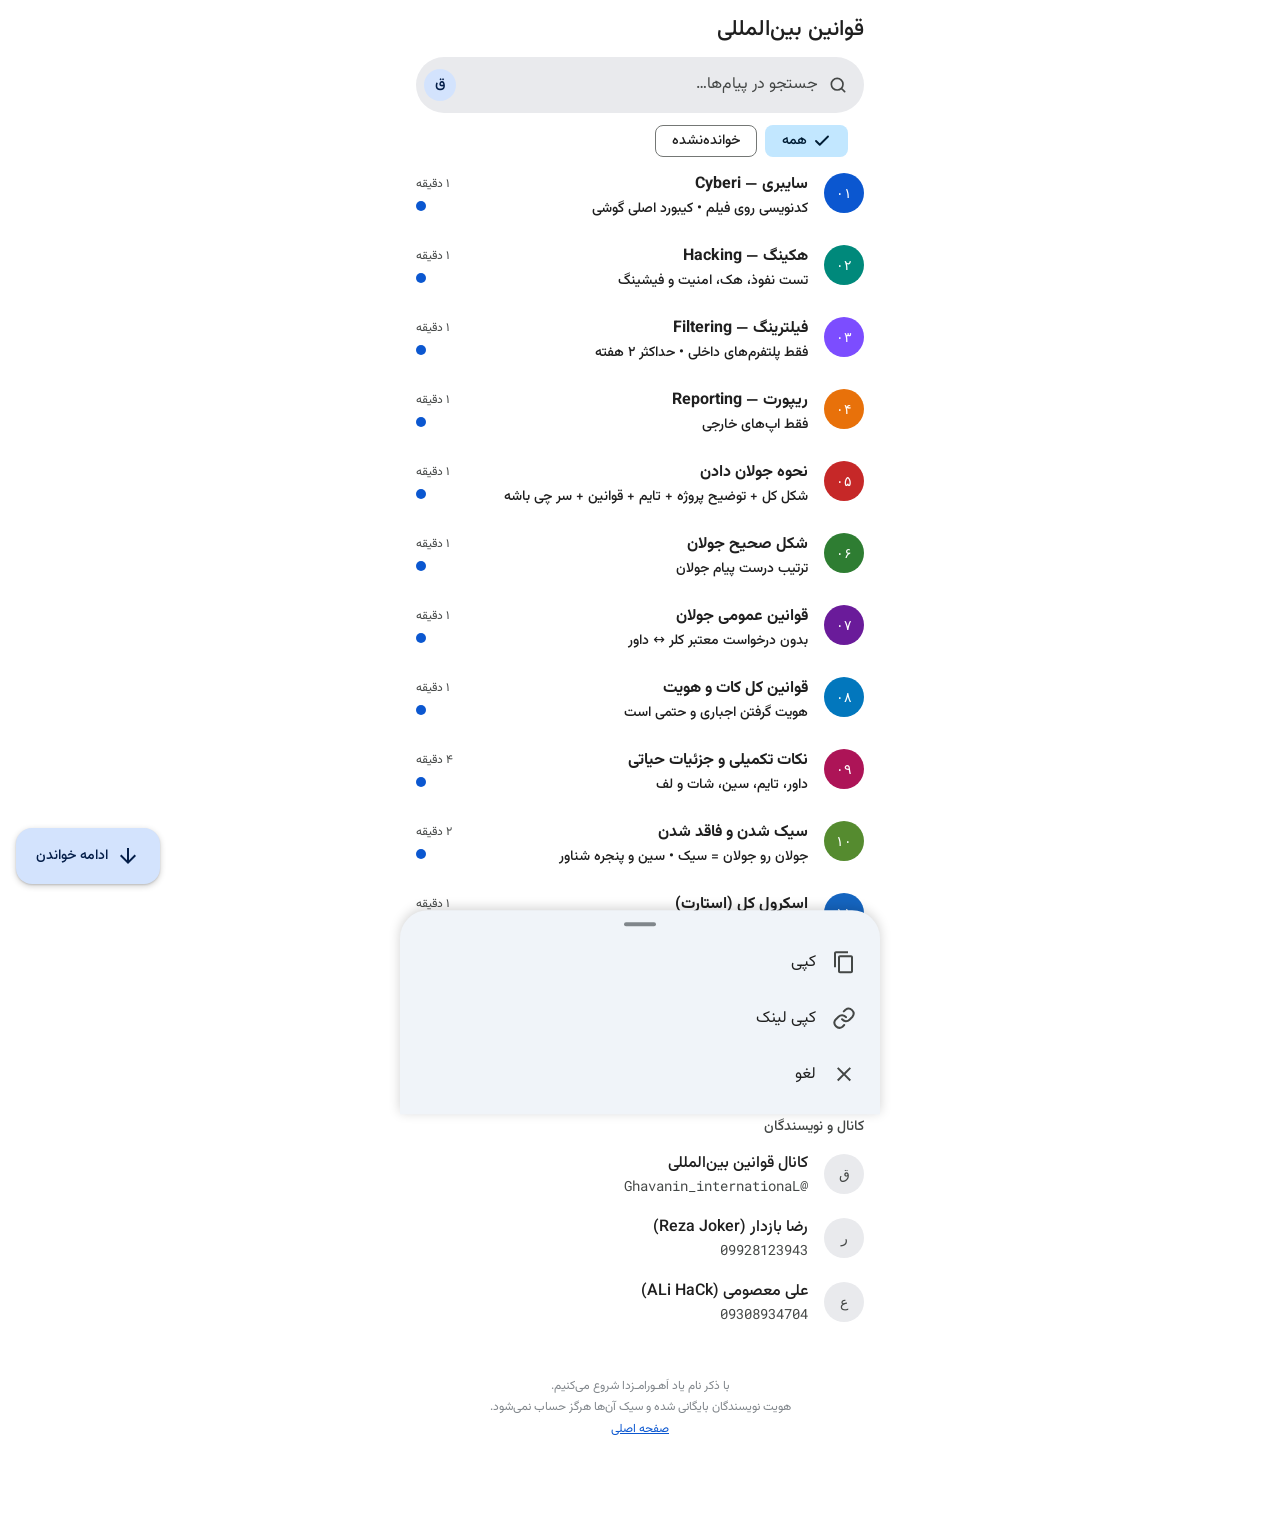
==== commit dda53ee5: "صفحه اصلی مینیمال با دو دکمه؛ PWA به نسخه‌های iOS و Android منتقل شد" ====
--- a/android/index.html
+++ b/android/index.html
@@ -5,6 +5,9 @@
 <meta name="viewport" content="width=device-width,initial-scale=1,viewport-fit=cover">
 <meta name="color-scheme" content="light dark">
 <meta name="theme-color" content="#ffffff" media="(prefers-color-scheme: light)">
+<link rel="manifest" href="./manifest.webmanifest">
+<link rel="icon" type="image/png" href="../icons/icon-192.png">
+<link rel="apple-touch-icon" href="../icons/icon-192.png">
 <meta name="theme-color" content="#000000" media="(prefers-color-scheme: dark)">
 <title>قوانین بین‌المللی</title>
 <link rel="preconnect" href="https://fonts.googleapis.com">
@@ -148,7 +151,8 @@
    <div class="rav">ع</div>
    <div class="rmid"><span class="rtitle">علی معصومی (ALi HaCk)</span><span class="rprev">09308934704</span></div>
   </a>
-  <p style="text-align:center;color:var(--label3);font-size:12px;line-height:1.8;padding:28px 24px 40px">با ذکر نام یاد اَهـورامـزدا شروع می‌کنیم.<br>هویت نویسندگان بایگانی شده و سیک آن‌ها هرگز حساب نمی‌شود.<br><a href="../" style="color:var(--tint)">صفحه اصلی</a></p>
+  <p style="text-align:center;color:var(--label3);font-size:12px;line-height:1.8;padding:28px 24px 40px">با ذکر نام یاد اَهـورامـزدا شروع می‌کنیم.<br>هویت نویسندگان بایگانی شده و سیک آن‌ها هرگز حساب نمی‌شود.<br><a href="../" style="color:var(--primary)">صفحه اصلی</a></p>
+  <div style="text-align:center;padding:0 24px 44px"><button id="installBtn" hidden style="background:var(--primary);color:#fff;border:0;border-radius:12px;padding:12px 26px;font:inherit;font-size:15px;font-weight:600;cursor:pointer">نصب اپ</button><span id="iosHint" hidden style="font-size:13px;color:var(--label2)">در آیفون: دکمه Share ← Add to Home Screen</span></div>
  </div>
 
  <div id="detail" style="display:none">
@@ -401,7 +405,12 @@
  else{current=null;document.getElementById('detail').style.display='none';document.getElementById('listView').style.display='block';renderList()}
 }
 window.addEventListener('hashchange',route);
-if('serviceWorker' in navigator){navigator.serviceWorker.register('../sw.js').catch(()=>{})}
+if('serviceWorker' in navigator){navigator.serviceWorker.register('./sw.js').catch(()=>{})}
+let deferredPrompt=null;const installBtn=document.getElementById('installBtn');
+window.addEventListener('beforeinstallprompt',e=>{e.preventDefault();deferredPrompt=e;if(installBtn)installBtn.hidden=false});
+if(installBtn)installBtn.addEventListener('click',async()=>{if(!deferredPrompt)return;deferredPrompt.prompt();await deferredPrompt.userChoice;deferredPrompt=null;installBtn.hidden=true});
+if(/iPhone|iPad|iPod/.test(navigator.userAgent)&&!window.navigator.standalone){const h=document.getElementById('iosHint');if(h)h.hidden=false}
+
 renderList();
 route();
 </script>
